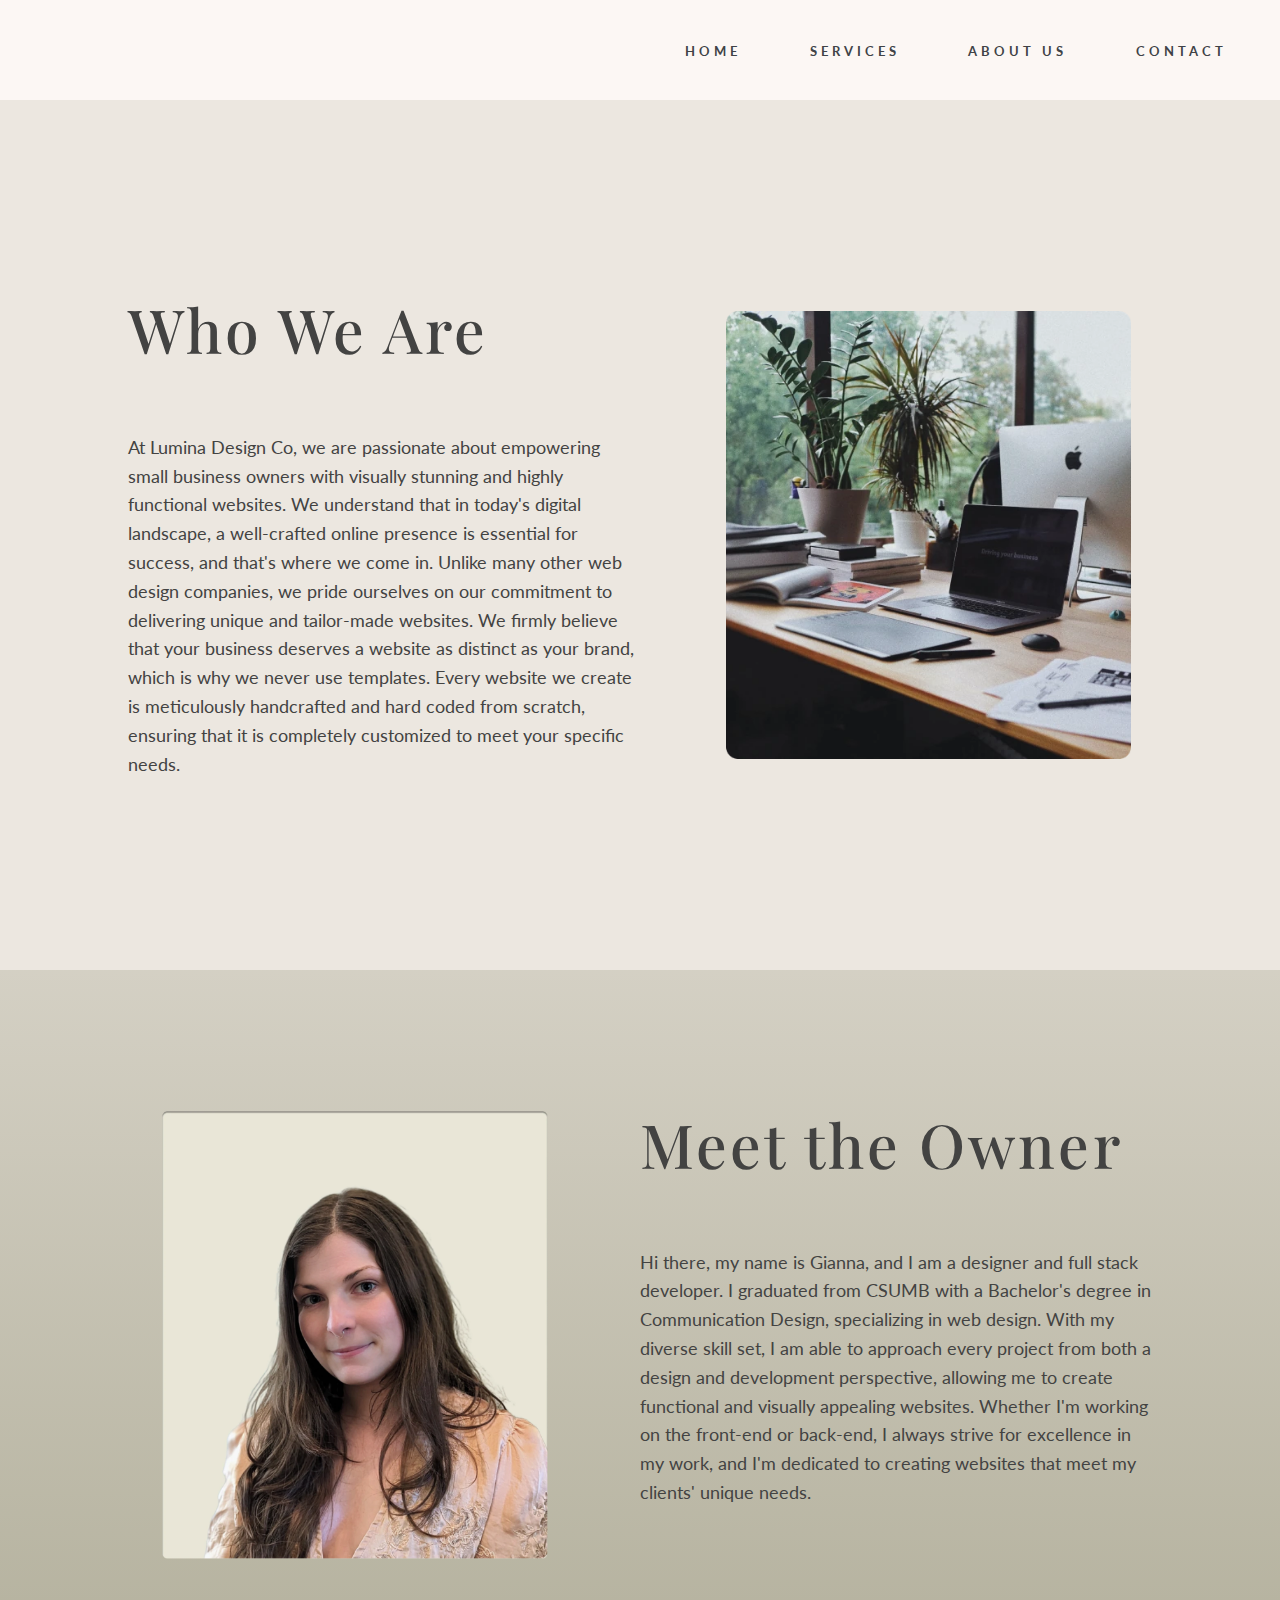
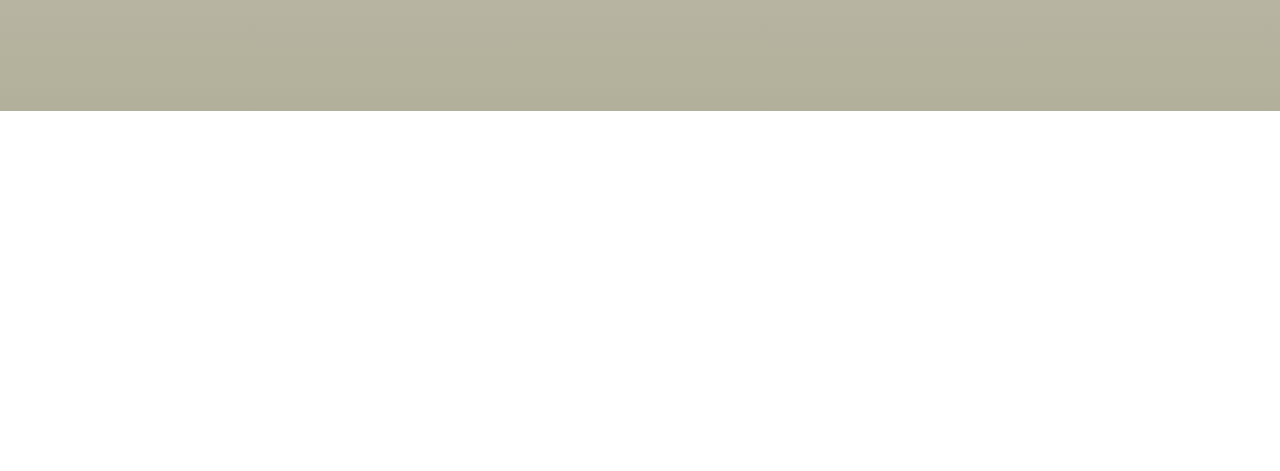
==== about.html @ 04a4fc94 "text edits" ====
<!DOCTYPE html>
<html lang="en">
  <head>
    <meta charset="UTF-8">
    <meta name="viewport" content="width=device-width, initial-scale=1.0">
    <title>Lumina Design Co. - About</title>
    <link rel="stylesheet" href="style.css">
    <style>
      @import url('https://fonts.googleapis.com/css2?family=Lato:wght@400;700&display=swap');
    @import url('https://fonts.googleapis.com/css2?family=Lato:wght@200;400;700&family=Playfair+Display:wght@400;500&display=swap');</style> 
  </head>
  <body>
    <header>
      <nav>
        <ul class="nav-list"><a id="home"></a>
          <li><a href="index.html">HOME</a></li>
          <li><a href="services.html">SERVICES</a></li>
          <li><a href="about.html">ABOUT US</a></li>
          <li><a href="contact.html">CONTACT</a></li>
        </ul>
      <div class="hamburger">
          <span class="bar"></span>
          <span class="bar"></span>
          <span class="bar"></span>
        </div>
      </nav>
    </header>

    <main>
      <div class ="aboutuspage">
        <!-- <div class="whatwedo aboutmain">
          <h2>Crafting Seamless Web Experiences through Design and Full Stack Expertise</h2>
          <div class="abouthero"></div>
        </div> -->
        <div class="designed whoweare">
          <h2>Who We Are</h2>
          <p>At Lumina Design Co, we are passionate about empowering small business owners with visually stunning and highly functional websites. We understand that in today's digital landscape, a well-crafted online presence is essential for success, and that's where we come in. Unlike many other web design companies, we pride ourselves on our commitment to delivering unique and tailor-made websites. We firmly believe that your business deserves a website as distinct as your brand, which is why we never use templates. Every website we create is meticulously handcrafted and hard coded from scratch, ensuring that it is completely customized to meet your specific needs.</p>
          <div class="whoweareimg"></div>
        </div>
        <div class="mobilefirst owner">
          <h2>Meet the Owner</h2>
          <p>Hi there, my name is Gianna, and I am a designer and full stack developer. I graduated from CSUMB with a Bachelor's degree in Communication Design, specializing in web design. With my diverse skill set, I am able to approach every project from both a design and development perspective, allowing me to create functional and visually appealing websites. Whether I'm working on the front-end or back-end, I always strive for excellence in my work, and I'm dedicated to creating websites that meet my clients' unique needs.</p>
          <div class="giannaimg"></div>
        </div>
        
        

      </div>
    </main>
<!-- Add the footer HTML code here -->
  <footer>
      <img class="footer-logo" src="Images/logo.webp" alt="Lumina Design Co. Logo">
      <div class="line"></div>
    <div class="contact-info">
      <h5>EMAIL</h5>
      <p>giannagoodpaster@gmail.com</p>
      <h5>PHONE</h5>
      <p>(831)345-1247</p>
      <h5>LINKED IN</h5>
      <p><a href="#">@giannagoodpaster</a></p>
      <h5>FACEBOOK</h5>
      <p><a href="#">lumina design co.</a></p>
    </div>
  </footer>
 <script src="script.js"></script>

  </body>
</html>
---- style.css ----
* {
  margin: 0;
  padding: 0;
  max-width: 100%;
  text-decoration: none;
  list-style: none;
  color: #434342;
}


main{
  margin-bottom: 100vh;
  background: linear-gradient(#FCF7F4, #B2AF9B);
  overflow: hidden;
}

p {
  font-family: "Lato", sans-serif;
  font-size: 1em;
  line-height: 160%;
}
h1, h2, h3, h4, h5{
  font-weight: 500;
}
h1, h2 {
  font-family: Playfair Display, serif;
}

h1 {
  letter-spacing: 0.25em;
  font-size: 2em;
}

h2 {
  letter-spacing: 0.1em;
  font-size: 2.1em;
}


h4 {
  font-family: "Lato", sans-serif;
  letter-spacing: 0.15em;
  color: #D6AF7C;
}
h5, h3{
  font-family: "Lato", sans-serif;
  letter-spacing: 0.1em;
}

.reveal {
  position: relative;
  transform: translateY(10px);
  opacity: 0;
  transition: all 2s ease;
}

.reveal.active {
  position: relative;
  transform: translateY(0px);
  opacity: 1;
}

/*<----------------NAV BAR STYLING---------------->*/
nav {
  height: 65px;
  width: 100%;
  display: flex;
  justify-content: space-between;
  background-color:#FCF7F4;
}

body.active {
  position: fixed;
}

.nav-list {
  visibility: hidden;
}

.nav-list.active {
  visibility: visible;
  display: flex;
  position: fixed;
  width: 100%;
  height: calc(100vh - 65px);
    top: 65px;
  background-color: #B2A799;
  transition: background-color 100ms linear;
  float: right;
  text-align: center;
  z-index: 100;
  flex-direction: column;
  justify-content: center;
}

.nav-list li {
  opacity: 1;
  margin: 40px 0;
  font-weight: bold;
  font-family: "Lato", sans-serif;
}

.nav-list li a {
  color: white;
  font-size: 20px;
  letter-spacing: 0.25rem;
}

.bar {
  display: block;
  width: 30px;
  height: 3px;
  margin: 5px auto;
  transition: all 0.3s ease-in-out;
  background-color: #464C52;
  border-radius: 10px;
  margin-right: 20px;
}

.hamburger {
  display: block;
  position: absolute;
  right: 0;
  cursor: pointer;
  margin-right: 5vw;
  margin-top: 5vw;
}

.hamburger.active .bar:nth-child(2) {
  opacity: 0;
}

.hamburger.active .bar:nth-child(1) {
  transform: translateY(8px) rotate(45deg);
}

.hamburger.active .bar:nth-child(3) {
  transform: translateY(-8px) rotate(-45deg);
}

/*<----------------INTROSTYLING---------------->*/
.intro {
  display: grid;
  grid-template-columns: 1fr;
  grid-template-rows: auto;
  height: calc(100vh - 80px);
  /* height: calc(var(--vh, 1vh) * 100); */
  max-height: 100%
}

.company-name {
  z-index: 2;
  grid-column: 1/2;
  grid-row: 1/2;
  position: relative;
  justify-self: center;
  text-align: center;
  top: 10vw;
}

.hero {
  /* height: calc(var(--vh, 1vh) * 90); */
  height: inherit;
  grid-column: 1/2;
  grid-row: 1/2;
  z-index: 1;
  background: no-repeat top center/100% url(Images/LuminaMobile.webp);
  align-self: start;

}

.hero img {
  width: 100vw;
  grid-column: 1/2;
  grid-row: 1/2;
  z-index: -1;
}
.mobilePreview img{
  display: none;
}


/*<----------------WHAT WE OFFER STYLING---------------->*/
.features {
  display: grid;
  padding: 15vw 10vw 5vw 10vw;
  grid-row-gap: 10vw;
}

.responsiveness{
  background-color: #FBF5F2;
}
.maintenance{
  background-color: #ECE7E0;
}
.project1-desktop, .project3-desktop {
  grid-column: 2/3;
  grid-row: 3/4;
  justify-self: end;
}

.project1-desktop, .project2-desktop, .project3-desktop {
  width: 60vw;
  height: 80vw;
  z-index: 1;

}

.project1-mobile, .project2-mobile, .project3-mobile {
  width: 35vw;
  height: 50vw;
  z-index: 2;
  background-attachment: fixed;
  background-position: center;
}

.project1-mobile, .project3-mobile {
  grid-column: 1/3;
  grid-row: 3/5;
  align-self: end;
  justify-self: start;
}

.project1-desktop {
  background: no-repeat center/100% url("Images/Project1-Desktop.webp");
  background-size: contain;
  
}

.project1-mobile {
  background: no-repeat center/100% url("Images/Project1-Mobile.webp");
  background-size: contain;
}

.project2-desktop {
  background: no-repeat center/100% url("Images/Project2-Desktop.webp");
  grid-column: 1/2;
  grid-row: 3/4;
  background-size: contain;
}

.project2-mobile {
  background: no-repeat center/100% url("Images/Project2-Mobile.webp");
  grid-column: 1/3;
  grid-row: 3/5;
  align-self: end;
  justify-self: end;
  background-size: contain;
}

.project3-desktop {
  background: no-repeat center/100% url("Images/Project3-Desktop.webp");
  background-size: contain;
}

.project3-mobile {
  background: no-repeat center/100% url("Images/Project3-Mobile.webp");
  background-size: contain;
}

.features h2, .features p {
  grid-column: 1/3;
  z-index: 5;
}

/*<----------------ABOUT US STYLING---------------->*/
.aboutus {
  display: grid;
  grid-template-columns: 1fr;
  grid-template-rows: auto;
  padding: 15vw 10vw;
  grid-row-gap: 5vw;
}

/* .aboutusimg {
  background: no-repeat center/100% url("Images/About.png");
  width: 80vw;
    height: 100vw;
    justify-self: center;
    background-size: contain;
} */
.aboutusimg {
  background: no-repeat center/100% url("Images/redwood.webp");
  width: 80vw;
    height: 100vw;
    justify-self: center;
    background-size: contain;
}
.fourth{
  padding-bottom: 10vw;
}
.aboutus p{
  padding-bottom: 10vw;
}
button {
  
  border-radius: 30px;
  padding: 10px 20px; 
  width: 40vw;
  font-size: .75em;
  font-family: "Lato", sans-serif;
  letter-spacing: 0.1em;
  font-weight: 600;
  
  border: solid 2px #3E3E3E;
  background-color: #3E3E3E;
}
.aboutusbtn{
  justify-self: start;
}
button:hover {
  background-color: #B2AF9B;
  border: solid 2px #F3EDE0;
}
button a{
  color: #F3EDE0;
}


/*<----------------FOOTER STYLING---------------->*/

footer {
  display: grid;
  grid-template-columns: 1fr;
  grid-template-rows:  auto;
  height: 100vh;
  width: 100%;
  text-align: center;
  background-color: #E5DECE;
  position: fixed;
  z-index: -10;
  bottom: 0;
}
footer.visible {
  transform: translateY(0);
}
.footer-logo {
  max-width:30vw;
  position: relative;
    top: 10vw;
}
.contact-info p{
  font-size: 1em;
  font-family: Playfair Display, serif;
}
h5{
  font-size: 1em;
  padding: 5vh 0vh 2vh 0;
}
footer img{
  justify-self: center;
align-self: center;
}

/*<----------------SUBPAGES STYLING---------------->*/
/* .whatwedo, .aboutme, .contact{
  padding: 20vw 10vw 0vw 10vw;
} */
.services h2, .aboutme h2, .contact h2{
  padding-bottom: 15vw;
}
.services p, .aboutme p, .contact p{
  padding-bottom: 5vw;
}
.whatwedo{
  height: calc(85vh - 80px);
  /* height: calc(var(--vh, 1vh) * 100); */
  max-height: 100%;
  background: linear-gradient(#FCF7F4, #DCDACA);
}
.servicesimg {
  background: no-repeat center/100% url("Images/services.webp");
  width: 80vw;
    height: 35vw;
    justify-self: end;
    align-self: end;
    background-size: contain;
}
.designed, .mobilefirst, .servicestable, .contact, .concepts{
  padding: 15vw 10vw 20vw 10vw;
}
.designed{
  background-color: #ECE7E0;
}
.designedimg,.mobilefirstimg, .conceptsimg{
  padding-top: 10vw;
}
.designedimg {
  background: no-repeat center/100% url("Images/designed.webp");
  width: 90vw;
    height: 60vw;
    justify-self: end;
    align-self: end;
    background-size: contain;
}
.conceptsimg {
  background: no-repeat center/100% url("Images/concepts.webp");
  width: 90vw;
    height: 60vw;
    justify-self: end;
    align-self: end;
    background-size: contain;
}
.concepts{
  
}
.mobilefirst{
  background-color: #FBF5F2;
}
.mobilefirstimg {
  background: no-repeat center/100% url("Images/mobilefirst.webp");
  width: 90vw;
    height: 40vw;
    justify-self: end;
    align-self: end;
    background-size: contain;
}
.table{
background-color: #E9E6D8;
box-shadow: inset 0 0 3px #676767;
padding:15vw 10vw;
text-align: center;
border-radius: 15px;
}
.concept p, .dev p, .design p{
  font-family: Playfair Display, serif;
  font-weight: 500;
}
.concept, .dev, .design{
  padding-bottom: 10vw;
}
h3{
  font-weight: 600;
  font-size: 1.2em;
  padding-bottom: 10vw;
}
.abouthero {
  background: no-repeat center/100% url("Images/laptop.webp");
  width: 80vw;
  height: 75vw;
    justify-self: center;
    background-size: contain;
}
.whoweareimg {
  background: no-repeat center/100% url("Images/office.webp");
  width: 100vw;
  height: 90vw;
    justify-self: center;
    background-size: contain;
}
.giannaimg {
  background: no-repeat center/100% url("Images/gianna.webp");
  width: 100vw;
  height: 90vw;
    justify-self: center;
    background-size: contain;
}
.owner{
  background-color:transparent;
}
.whoweare h2, .owner h2, .whoweare p, .owner p{
padding-bottom: 10vw;
}
.aboutmain{
  padding: 8vw 10vw 20vw 10vw;
}
.info h5{
  padding:0;
}
.info .contact-info{
  padding-top: 10vw;
}


.submit-button {
  background-color: #ccc;
  padding: 10px 20px;
  border: none;
  color: #fff;
  cursor: pointer;
}

.submit-button.clicked {
  background-color: green;
}

.error {
  color: red;
}
form{
  padding: 10vw 0 10vw 0;
  background-color: #F7F3ED;
  display: grid;
  border-radius: 5px;
}
input{
  width:75%;
  box-shadow: inset 0 0 2px #505050;
  border:none;
  border-radius: 15px;
  height: 10vw;
  margin-bottom: 7vw;
  align-self: center;
  justify-self: center;
}
input[type=text], input[type=email]{
  padding-left: 5vw;
}
input[name=message]{
  height: 30vw;
}
button[type=submit]{
  color:white;
  margin-left: 8vw;
}

/*<----------------@Media---------------->*/
  /*Changes the mobile hero image to a taller one for taller devices*/
/* @media only screen and (min-height: 760px){
.hero{
  background:  no-repeat center/100% url("Images/LuminaMobile.png");
  height: calc(var(--vh, 1vh) * 100);
  }
} */
/*----------------Vertical IPAD STYLING-------------------*/
  @media only screen and (min-width: 600px) {
    .hero{
      background:  no-repeat top center/100% url("Images/TabletHero.webp");
      }
      nav{
        height:15vw;
      }
      .nav-list li {
        margin: 70px;
      }
      .logo, .hamburger{
        margin-top: 5.5vw;
      }
      .nav-list.active{
        top: 15vw;
      }
      .nav-list li a{
        font-size: 1.5em;
      }
      /* .features {
        padding: 0vw 10vw 0vw 10vw;
    } */
    p{
      font-size: 1.125em;
    }
    h1 {
      letter-spacing: 0.3em;
      font-size: 2.7em;
    }
    h2 {
      letter-spacing: 0.1em;
      font-size: 3em;
    }
    h4{
      font-size: 1.2em;
    }
    .responsiveness {
      margin-top: 8vw;
  }
    .aboutus {
      padding: 25vw 10vw;
    }
    .aboutusimg {
      background: no-repeat center/100% url("Images/redwood2.webp");
      width: 80vw;
        height: 100vw;
        justify-self: start;
        background-size: contain;
    }
    .fourth{
      padding-bottom:5vw;
    }
    .aboutus p{
      padding-bottom:0;
    }
    button{
      width: 20vw;
      font-size: .8em;
      padding: 15px 20px;
    }
    .dev{
      justify-self: center;
    }
    .design{
      justify-self: end;
    }
    .concept, .dev, .design{
      grid-row: 1/2;
    }
    h3{
      font-size: 1.4em;
    }
    .aboutimg {
      width: 80vw;
        height: 100vw;
        justify-self: start;
        background-size: contain;
    }
    /* .whatwedo, .aboutme, .contact{
      padding: 10vw 10vw 0vw 10vw;
    } */
    .aboutmain {
      padding: 8vw 10vw 20vw 10vw;
  }
  .designed, .mobilefirst, .servicestable, .contact, .concepts {
    padding: 10vw 10vw;
}
input {
  border-radius: 15px;
  height: 7vw;
  margin-bottom: 5vw;
}
input[type=text], input[type=email] {
  padding-left: 5vw;
  font-size: 1em;
}
button[type=submit] {
  font-size: 1em;
}
  }
  
  
  @media only screen and (min-width: 768px) {
  /* CSS rules here */
  }
  
  @media only screen and (min-width: 1024px) and (orientation:landscape){
    .hero {
      width: 92vw;
      /* height: calc(100vh - 95px); */
      height: inherit;
      background: no-repeat top center/100% url(Images/Hero3.webp);
      justify-self: center;
      background-size: cover;
  }
  .mobilePreview {
    z-index: 2;
    display: grid;
    grid-column: 1/2;
    grid-row: 1/2;
    position: relative;
    width: 30vw;
    justify-self: center;
    padding-left: 18vw;
   }

   .mobilePreview img{
     display: block;
     width: 100%;
     height: auto;
     position: relative;
     justify-self: center;
     max-width: 25vw;
   }
        /*Turning Mobile nav into desktop nav*/
        /* .logo{
          display:block;
           justify-self: start;
          align-self: center;
          margin:0 0 0 4vw;
          max-width:5vw;
        } */
        .nav-list{
          visibility: visible;
          }
        nav{
           height:100px;
          display: grid;
          grid-template-columns: .5fr 1fr;
        }
        .hamburger{
          display: none;
        }
        .nav-list{
          height: 8vw;
          display: flex;
          justify-content: space-around;
           grid-column: 2/3;
          width: 50vw;
          align-self: center;
          justify-self: end;
        }
        .nav-list li{
          line-height: 0;
          top: 0;
          align-self: center;
          margin: 0;
          display: flex;
        }
        .nav-list li a{
          color:#404246;
          font-size: .8em;
          align-self: center;
          margin-right:3vw;
        }
        .nav-list li a.hover{
            color:#C29D6C;
        }
    /* --------------------- */
        .company-name {
          text-align: left;
          left: 4vw;
          position: absolute;
          top:10vw;
          
        }
        h1{
          font-size: 4.5em;
          /* background-color: #FAF5F2; */
          height: 12vw;
          width: 50vw;
          position: relative;
        }

        h4{
          font-size: 1.7em;
          padding-top: 3vw;
          border-radius: 0px 0px 30px 0px;
          /* background-color: #FAF5F2; */
          height: 5vw;
          width: 22vw;
          position: absolute;
          top: 8vw;
        }
        h2{
          font-size: 2.7em;
        }
        .services h2, .aboutme h2{
          padding-bottom: 10vw;
        }
        .about{
          display: grid;
          grid-template-columns: 1fr 1fr;
        }
        .aboutimg{
          grid-column: 2/3;
          grid-row: 1/2;
          width: 32vw;
          height: 40vw;
          justify-self: end;
          align-self: start;
        }
        .abouttxt{
          align-self: center;
        }
       
        
  }
  @media only screen and (min-width: 1024px){
    /* .intro{
      height: calc(var(--vh, 1vh) * 80);
    } */
        /* .features h2:nth-child(1), .features h2:nth-child(3), .features p:nth-child(1), .features p:nth-child(3) {
          grid-column: 1/2;
      }
      .features h2:nth-child(2), .features p:nth-child(2){
        grid-column: 2/3;
      } */
      h2{
          font-size: 2.7em;
        }
        .features {
          padding: 0vw 10vw 5vw 10vw;
      }
      .features.left{
        grid-template-columns: 1fr 2fr;
        grid-template-rows: 1fr 1fr 1fr;
      }
      .features.right{
        grid-template-columns: 2fr 1fr;
        grid-template-rows: 1fr 1fr 1fr;
      }
      .p1, .p3{
        grid-row: 2/4;
        grid-column: 1/2;
        position: relative;
        align-self: start;
        padding-top: 10vw;
        width: 45%;
      }
      .p2{
        grid-row: 2/3;
        grid-column: 2/3;
        width: 45%;
        align-self: end;
        position: relative;
        justify-self: end;
        top: 40px;
      }
      .first{
        /* left: 4.5vw; */
      }
      .first, .third{
        top: 6vw;
        grid-row: 1/3;
        grid-column: 1/2;
        align-self: center;
        justify-self: start;
      }
      .second{
        top: -2vw;
        grid-column: 2/3;
        grid-row: 2/3;
        align-self: start;
        justify-self: end;
        width: 45%;
      }
      .project1-desktop, .project2-desktop, .project3-desktop{
        width: 38vw;
        position: absolute;
        grid-row: 1/2;
        z-index: 1;
      }
      .project1-desktop, .project3-desktop, .designedimg, .conceptsimg{
        grid-row: 1/2;
        grid-column: 2/3;
      }
      .project2-desktop, .mobilefirstimg{
        grid-row: 1/2;
        grid-column: 1/2;
        position: absolute;
      }
      .project1-mobile, .project3-mobile{
        grid-column: 2/3;
      }
      .project1-mobile, .project2-mobile, .project3-mobile{
        width: 20vw;
        height: 25vw;
      }
      .project2-mobile{
        grid-column: 1/2;
      }
      
        /* .aboutus{
          display: grid;
          grid-template-columns: 2fr 1fr;
          grid-template-rows: 1fr 2fr 1fr;
          padding-top: 20vw;
          padding-bottom: 25vw;
          grid-gap: 0;
        }
        .fourth{
          top: 6vw;
          width: 37vw;
          grid-column: 2/3;
          grid-row: 1/2;
          align-self: start;
          justify-self: end;
          z-index: 5;
        }
        .aboutusimg{
          width: 35vw;
          height: 50vw;
          grid-row: 1/2;
        grid-column: 1/2;
        z-index: 1;
        position: absolute;
        align-self: center;
        } */
        button{
          width: 15vw;
        }
        /* .aboutusbtn {
          justify-self: start;
          grid-row: 3/4;
          grid-column: 2/3;
          align-self: center;
      } */
        /* .p4{
          grid-row: 2/3;
        grid-column: 1/3;
        align-self: center;
        position: relative;
        justify-self: end;
        width: 47%;
        top: 3vw;
        } */
        main{
          margin-bottom: 40vh;
        }

        footer {
          display: grid;
          grid-template-columns: 1.5fr 2fr;
          grid-template-rows:  auto;
          height: 40vh;
          text-align: left;
          position: fixed;
          z-index: -10;
          bottom: 0;
        align-content: center;
        }
        .footer-logo {
          max-width:15vw;
          top:0
        }
        .line{
          grid-column: 1/2;
          grid-row: 1/2;
          border-left: 1.5px solid #626262;
          height: 30vh;
          align-self: center;
          justify-self: end;
        }
        footer.visible {
          transform: translateY(0);
        }
        .contact-info{
          padding-left: 10vw;
          height: 100%;
          display: grid;
          align-content: center;
          
        }
        .contact-info p{
          font-size: .8em;
          font-family: Playfair Display, serif;
          padding: 0vh 0vh 2vh 0;
        }
        h5{
          font-size: .8em;
          padding: 0vh 0vh 1vh 0;
        }
        footer img{
          grid-column: 1/2;
          grid-row: 1/2;
          justify-self: center;
        align-self: center;

        }
        .servicestable{
          display: grid;
          grid-template-columns: 1fr 1fr 1fr;
        }
        .whatwedo, .aboutme, .contact {
          display: grid;
          padding: 5vw 10vw 5vw 10vw;
      }
      .designed, .mobilefirst, .concepts{
        display: grid;
      }
      .servicesimg{
        width: 65vw;
        grid-row: 1/2;
        grid-column: 1/3;
        align-self: center;
      }
      .whatwedo h2 {
        width: 60vw;
        grid-row: 1/2;
        grid-column: 1/3;
      }
      .designedimg, .conceptsimg {
        width: 40vw;
        height: 35vw;
        padding: 0;
    }
    .mobilefirstimg {
      width: 40vw;
      height: 20vw;
      padding: 0;
  }
    .mobilefirstimg{
      justify-self: start;
    }
    .mobilefirst .p2{
      top: 80px;
    }
    .designed, .mobilefirst, .servicestable {
      
  }
  .designed h2, .mobilefirst h2, .concepts h2{
    grid-row: 1/2;
    justify-self: start;
    align-self: end;
  }
  .designed h2, .concepts h2{
    grid-column: 1/3;
  }
  .designedimg, .mobilefirstimg, .whoweareimg, .giannaimg, .conceptsimg{
    grid-row: 1/3;
    position: inherit;
    align-self: center;
  }
  
  .designed, .mobilefirst, .designedimg, .mobilefirstimg, .concepts, .conceptsimg{
    display: grid;
    grid-row-gap: 0;
    grid-template-columns: 1fr 1fr;
    grid-template-rows: .5fr 1fr;
  }
  .services h2, .table{
    padding-bottom: 5vw;
  }
  .servicestable h2{
    padding-bottom: 15vw;
    grid-column: 1/4;
  }
  .table{
    grid-column: 1/4;
    display: grid;
    padding: 7vw;
    text-align: left;
  }
  h3 {
    padding-bottom: 5vw;
}
.concept, .dev, .design {
  padding-bottom: 0;
}
.services p, .aboutme p, .contact p {
  padding-bottom: 2vw;
}
.abouthero{
  width: 58vw;
  grid-row: 1/2;
  grid-column: 2/4;
  align-self: center;
  position: relative;
  top: -15vw;
  left: 3vw;
}
.aboutmain h2 {
  width: 55vw;
  grid-row: 1/2;
  grid-column: 1/3;
}
.whoweareimg, .giannaimg{
  width: 35vw;
  height: 40vw;
  padding: 0;
}
.whoweare h2, .whoweare p{
  grid-column: 1/3;
  padding-right: 5vw;
}
.giannaimg{
  justify-self: start;
}
.whoweareimg{
  justify-self: end;
}
.whoweare h2, .owner h2, .whoweare p, .owner p {
  padding-bottom: 5vw;
}
.owner h2{
  grid-column:2/3
}
.contact{
  grid-template-columns: 1fr 1fr;
}
.info{
  grid-column: 1/2;
}
.form{
  width: 35vw;
  grid-column: 2/3;
  justify-self: end;
  align-self: center;
}
form{
  padding: 3vw 0;
}
input{
  height: 5vw;
  float: right;
  width: 70%;
  margin-bottom: 3vw;
}
.info .contact-info{
  height: auto;
  padding: 5vw 0;
}
.services h2, .aboutme h2, .contact h2 {
  padding-bottom: 5vw;
}
input[name=message]{
  height: 15vw;
}
input[type=text], input[type=email]{
  padding-left: 3vw;
}
}

    /* IPAD PRO VERTICAL
    @media only screen 
    and (min-width: 1024px) 
    and (max-height: 1366px) 
    and (orientation: portrait) 
    and (-webkit-min-device-pixel-ratio: 1.5) {
      .hero{
        height:50vh;
        background-size: contain;
      }
      .intro{
        height: 50vh;
      }
      .company-name{
        top:7vh;
      }
  }
     */
  
  
  @media only screen and (min-width: 1280px){
    nav{
      background-color: none;
    }
    .intro{
      z-index: 50;
        /* height: calc(var(--vh, 1vh) * 95); */

    }
    /* .hero{
      background:  no-repeat top center/100% url("Images/DesktopHero.png");
      background-size: cover;
      } */
      .mobilePreview img{
        max-width: 23vw;
      }
      h1 {
        height: 11vw;
        font-size: 6.5vw;
    }
    h2{
      letter-spacing: 0.05em;
      font-size: 3.8em;
    }
        h4 {
          font-size: 2em;
      }
  
      .project1-desktop, .project2-desktop, .project3-desktop{
        width: 35vw;
      }
      .project1-mobile, .project2-mobile, .project3-mobile {
        width: 18vw;
        height: 23vw;
        position: relative;
      }
      .project1-mobile, .project3-mobile {
        left: 8vw;
      }
        .project2-mobile{
          position: relative;
          right: 8vw;
      }
      .first {
          /* left: 10vw; */
      }
      .first, .third {
        top: 9vw;
    }
      .p1, .p3 {
        padding-top: 12vw;
      }
      .second {
        /* right: 15vw; */
    }
    .third {
      /* left: 16vw; */
  }
    .p2{
      top: 70px;
    }
      .p4{
        width: 50%;
      }
      .aboutusimg {
        width: 35vw;
        height: 45vw;
      }
    .features {
      padding: 15vw 12vw 5vw 12vw;
  }
  .servicesimg {
    width: 60vw;
    grid-column: 1/4;
    justify-self: end;
    align-self: end;
    left: 6vw;
    top: -2vw;
    position: relative;
  }
  .whatwedo h2 {
    width: 75vw;
  }
  .designedimg, .conceptsimg {
    width: 36vw;
  }
  .mobilefirstimg {
    justify-self: start;
    width: 36vw;
  }
  .aboutus {
    padding: 15vw 10vw;
    grid-gap: 0;
}
.abouthero{
  width: 52vw;
  top: -15vw;
  left: 10vw;
}
.aboutmain h2 {
  width: 56vw;
}
.whoweareimg, .giannaimg{
  width: 35vw;
  height: 35vw;
  padding: 0;
}
form{
  padding: 3vw 0;
}
input{
  height: 4vw;
  float: right;
  width: 70%;
  margin-bottom: 2vw;
}
.info .contact-info{
  height: auto;
  padding: 5vw 0;
}
.services h2, .aboutme h2, .contact h2 {
  padding-bottom: 5vw;
}
input[name=message]{
  height: 15vw;
}
input[type=text], input[type=email]{
  padding-left: 2vw;
}
  }


  @media only screen and (min-width: 1366px) {
    .mobilePreview {
      padding-top: 2vw;
  }
  button{
    width: 12vw;
  }
  .features {
    padding: 0vw 12vw 5vw 12vw;
}
}
  
  @media only screen and (min-width: 1440px) {
    /* .hero{
      background:  no-repeat top center/100% url("Images/1440Hero.png");
      background-size: cover;
    } */
    /* .intro {
      height: calc(90vh - 80px);
  } */
  .logo {
      margin: 0 0 0 7vw;
  }
  .nav-list {
    margin-right: 4vw;
  }
    .hero {
      width: 86vw;
    }
    .mobilePreview img {
      max-width: 20vw;
  }
  h1 {
    font-size: 6.5em;
  }
  h2{
    font-size: 4.3em;
  }
  h4 {
    font-size: 2em;
    padding-top: 2vw;
  }
    .company-name {
      left:6.8vw;
    }
  .aboutus{
    padding-bottom: 20vw;
  }
  .first, .third {
    top: 10vw;
}
  .p1, .p3 {
    padding-top: 12vw;
  }
  p, .p1, .p2, .p3, .p4{
  font-size: 1.2em;
  }
  .contact-info{
    font-size: 1.25em;
  }
  button{
    font-size: 1em;
  }
  .abouthero{
    width: 48vw;
    top: -15vw;
    left: 10vw;
  }
  .aboutmain h2 {
    width: 55vw;
  }
  .whoweareimg, .giannaimg{
    width: 35vw;
    height: 35vw;
    padding: 0;
  }
  
}
@media only screen and (min-width: 1700px){
h1 {
    font-size: 7em;
}
h4{
  font-size: 2.2em;
}
.nav-list li a {
  font-size: .9em;
}

}
  
  @media only screen and (min-width: 1920px) {
    .nav-list li a {
      font-size: 1.1em;
  }
  .intro {
    height: calc(90vh - 80px);
  }
  h1 {
    height: 8vw;
}
h2{
  font-size: 5.2em;
}
  h4 {
    padding-top: 1vw;
    top: 7vw;
    height: 4vw;
    width: 14vw;
  }
  .company-name {
    top: 15vw;
}
.mobilePreview {
  max-width: 18vw;
  right: 4vw;
}
.project1-desktop, .project2-desktop, .project3-desktop {
  max-width: 30vw;
  }
  .project1-mobile, .project2-mobile, .project3-mobile {
    max-width: 15vw;
    height: 23vw;
    position: relative;
}
.project1-mobile, .project3-mobile {
  left: 12vw;
}
.project2-mobile {
  right: 12vw;
}
.features {
  padding: 0vw 15vw 0vw 15vw;
}
/* .fourth{
  width:30vw
} */
/* .aboutus{
  15vw;
} */
.aboutusimg{
  width: 30vw;
  height: 40vw;
}
.p4{
  grid-column: 2/3;
  width: 100%;
}
button{
  width: 10vw;
}
.whatwedo, .aboutme, .contact {
  display: grid;
  padding: 10vw 12vw 0vw 12vw;
  height: calc(90vh - 80px);
}
.servicesimg {
  width: 55vw;
}
.whatwedo h2 {
  width: 65vw;
}
.abouthero {
  width: 48vw;
  top: -15vw;
  left: 5vw;
}
.aboutmain h2 {
  width: 58vw;
}
input{
  height: 3.5vw;
  float: right;
  width: 70%;
  margin-bottom: 2vw;
}
input[name=message]{
  height: 13vw;
}
input[type=text], input[type=email]{
  padding-left: 1vw;
}
  }
    /* .hero {
      background: no-repeat center/100% url(Images/1920Hero.png);
  } */
  /* p, .p1, .p2, .p3, .p4 {
    font-size: 1.5em;
}
.first, .third {
  top: 150px;
}
.first {
  left: 170px;
}
.third {
    left: 290px;
}
.fourth{
  left: 120px;
}
.second {
  top: 440px;
  right: 260px;
}
.project1-desktop, .project2-desktop, .project3-desktop {
  width: 38vw;
  }
  .project1-mobile, .project2-mobile, .project3-mobile {
    width: 19vw;
    height: 23vw;
    position: relative;
}
.project1-mobile, .project3-mobile {
  left: 70px;
}
.project2-mobile{
  right: 70px;
} */
  


/*# sourceMappingURL=style.css.map */
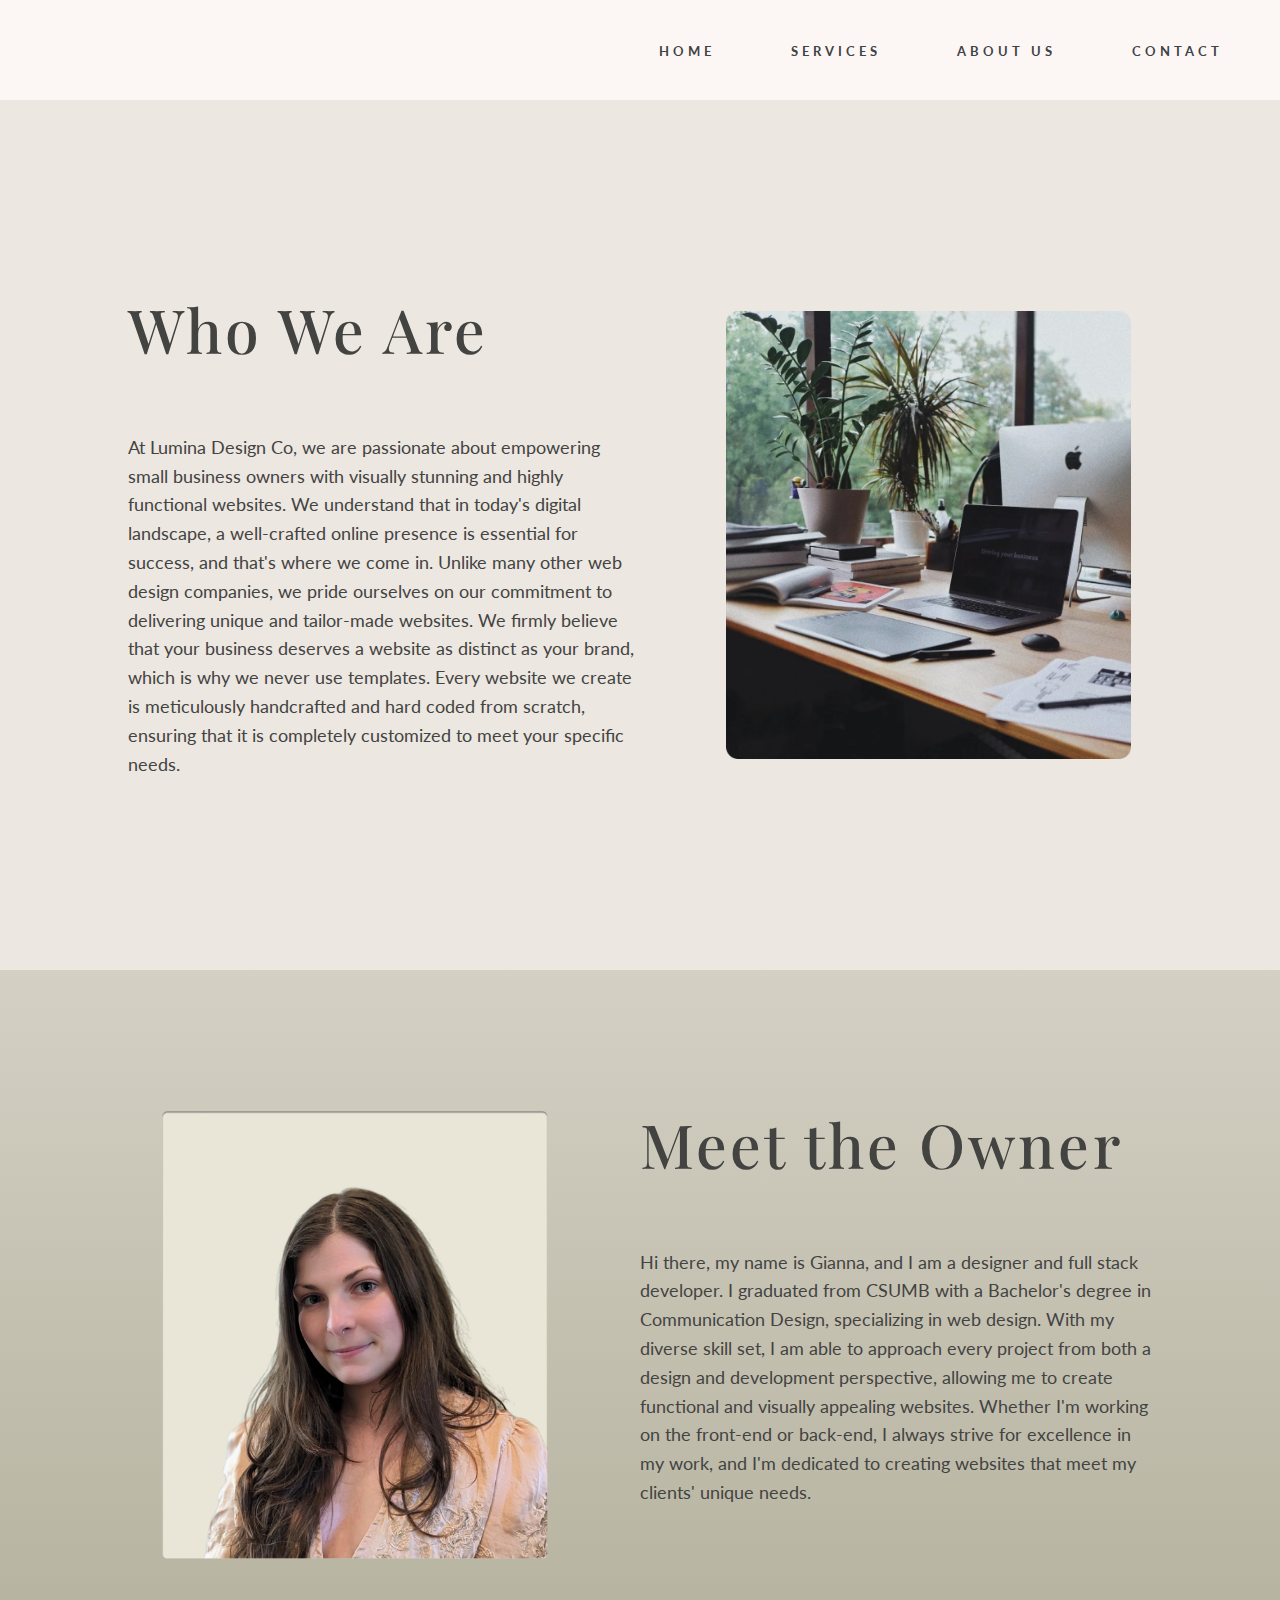
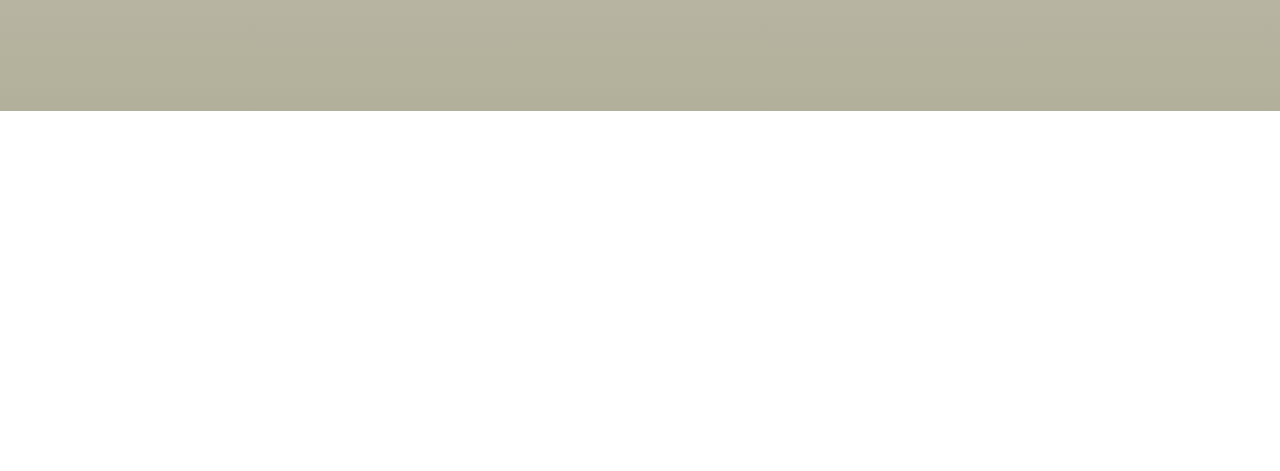
==== commit 2710db0b: "f" ====
--- a/about.html
+++ b/about.html
@@ -3,6 +3,7 @@
   <head>
     <meta charset="UTF-8">
     <meta name="viewport" content="width=device-width, initial-scale=1.0">
+    <meta name="description" content="Lumina Design Co: Your Santa Cruz-based web design partner, dedicated to empowering small businesses with visually stunning websites, ecommerce solutions, SEO, and reliable maintenance.">
     <title>Lumina Design Co. - About</title>
     <link rel="stylesheet" href="style.css">
     <style>
@@ -12,7 +13,7 @@
   <body>
     <header>
       <nav>
-        <ul class="nav-list"><a id="home"></a>
+        <ul class="nav-list"></a>
           <li><a href="index.html">HOME</a></li>
           <li><a href="services.html">SERVICES</a></li>
           <li><a href="about.html">ABOUT US</a></li>
@@ -56,7 +57,7 @@
       <p>giannagoodpaster@gmail.com</p>
       <h5>PHONE</h5>
       <p>(831)345-1247</p>
-      <h5>LINKED IN</h5>
+      <h5>LINKEDIN</h5>
       <p><a href="#">@giannagoodpaster</a></p>
       <h5>FACEBOOK</h5>
       <p><a href="#">lumina design co.</a></p>
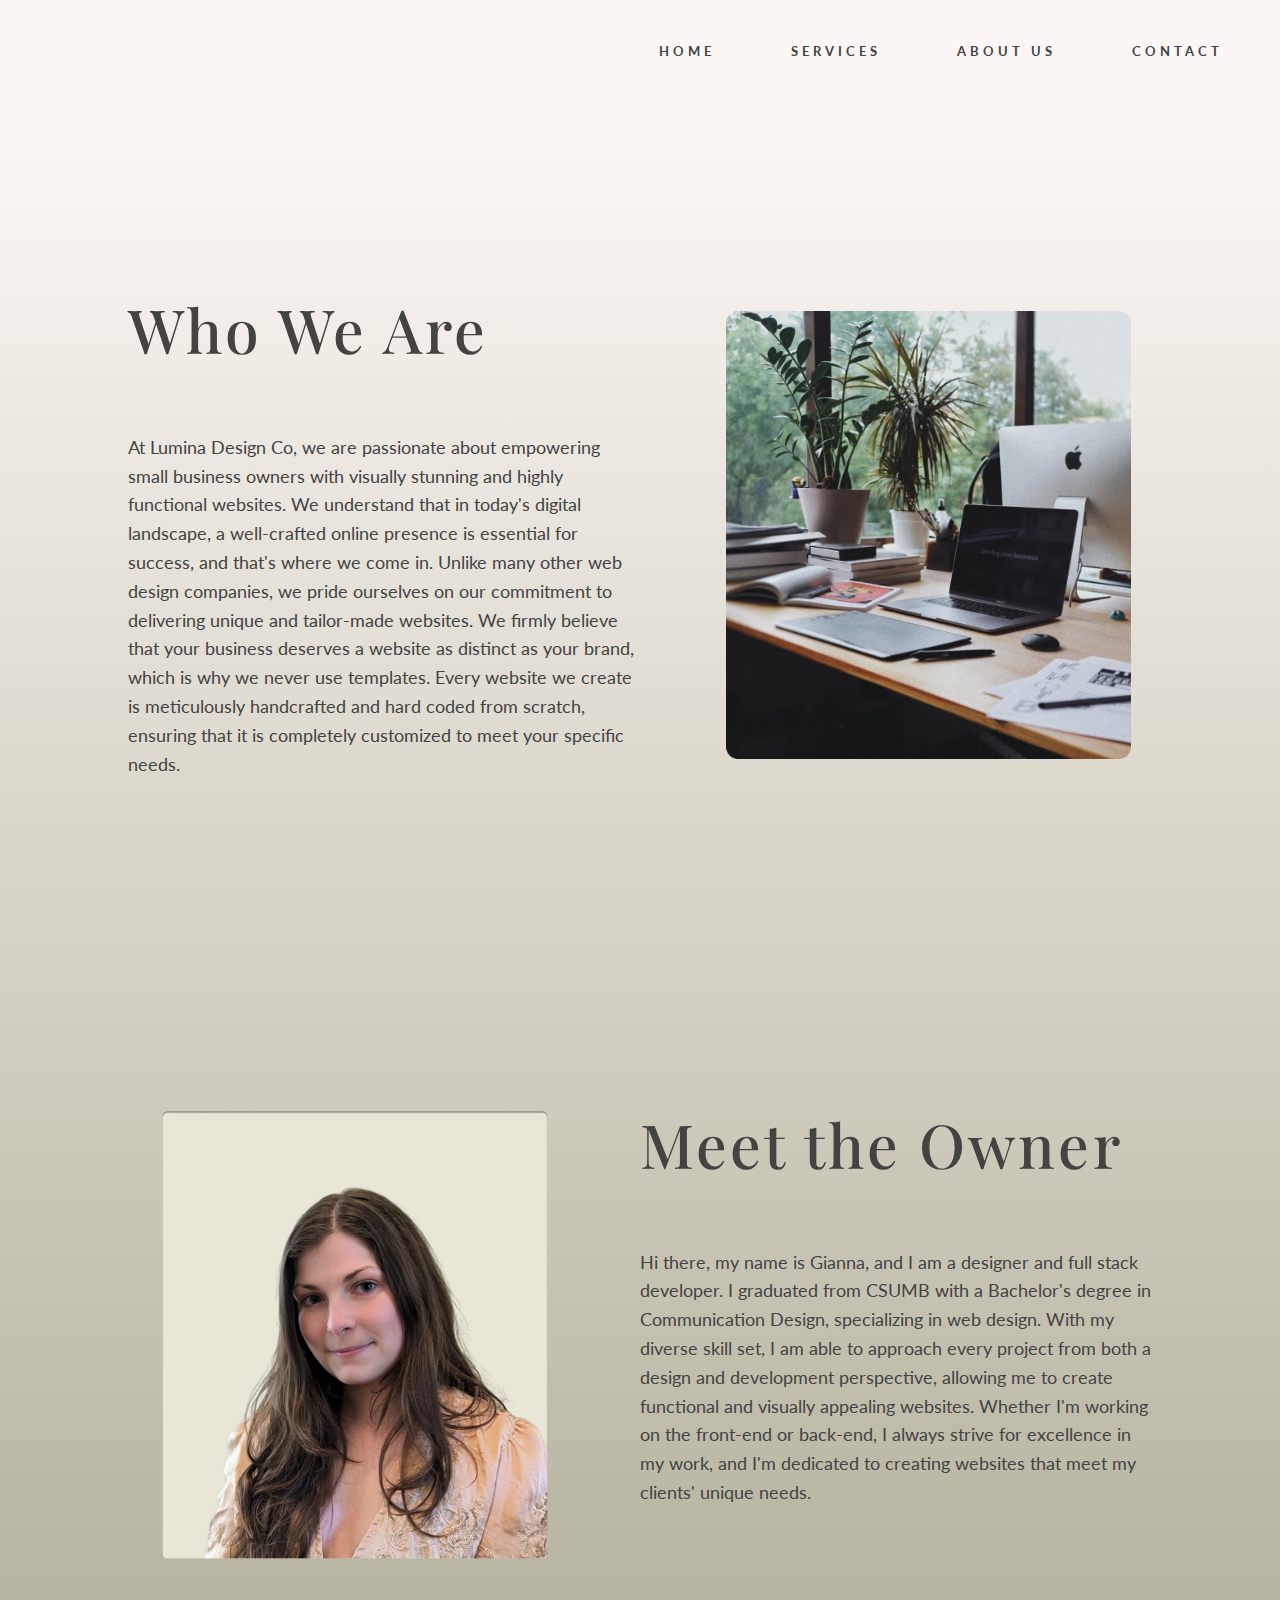
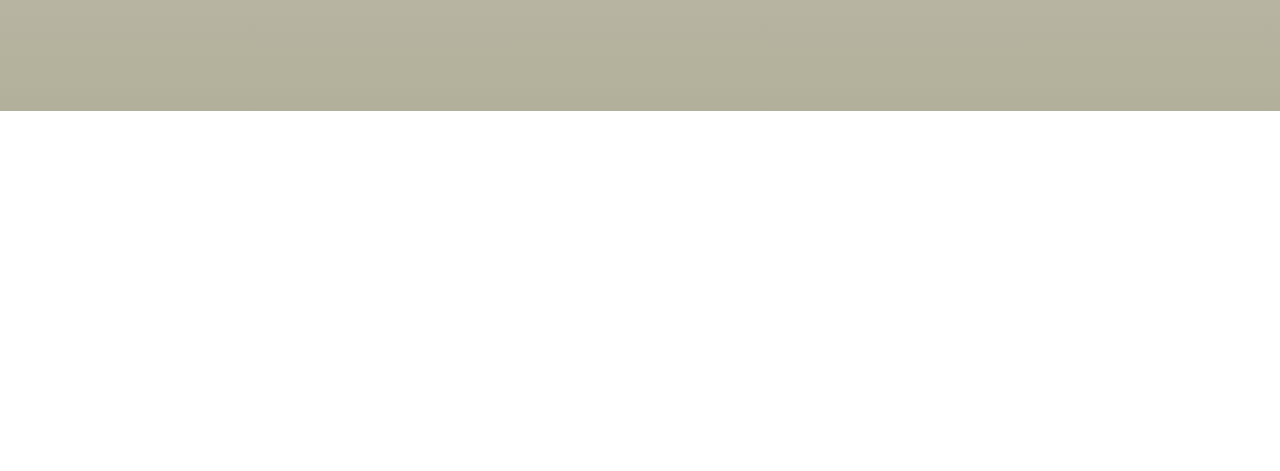
==== commit d98e1314: "d" ====
--- a/about.html
+++ b/about.html
@@ -49,20 +49,20 @@
       </div>
     </main>
 <!-- Add the footer HTML code here -->
-  <footer>
-      <img class="footer-logo" src="Images/logo.webp" alt="Lumina Design Co. Logo">
-      <div class="line"></div>
-    <div class="contact-info">
-      <h5>EMAIL</h5>
-      <p>giannagoodpaster@gmail.com</p>
-      <h5>PHONE</h5>
-      <p>(831)345-1247</p>
-      <h5>LINKEDIN</h5>
-      <p><a href="#">@giannagoodpaster</a></p>
-      <h5>FACEBOOK</h5>
-      <p><a href="#">lumina design co.</a></p>
-    </div>
-  </footer>
+<footer>
+  <img class="footer-logo" src="Images/logo.webp" alt="Lumina Design Co. Logo">
+  <div class="line"></div>
+<div class="contact-info">
+  <h5>EMAIL</h5>
+  <p>giannagoodpaster@gmail.com</p>
+  <h5>PHONE</h5>
+  <p>(831) 345-1247</p>
+  <h5>LINKEDIN</h5>
+  <p><a href="#">@giannagoodpaster</a></p>
+  <!-- <h5>FACEBOOK</h5>
+  <p><a href="#">lumina design co.</a></p> -->
+</div>
+</footer>
  <script src="script.js"></script>
 
   </body>
--- a/style.css
+++ b/style.css
@@ -441,6 +441,9 @@
     justify-self: center;
     background-size: contain;
 }
+.whoweare{
+  background-color: transparent;
+}
 .whoweareimg {
   background: no-repeat center/100% url("Images/office.webp");
   width: 100vw;
@@ -471,29 +474,13 @@
   padding-top: 10vw;
 }
 
-
-.submit-button {
-  background-color: #ccc;
-  padding: 10px 20px;
-  border: none;
-  color: #fff;
-  cursor: pointer;
-}
-
-.submit-button.clicked {
-  background-color: green;
-}
-
-.error {
-  color: red;
-}
 form{
   padding: 10vw 0 10vw 0;
   background-color: #F7F3ED;
   display: grid;
   border-radius: 5px;
 }
-input{
+input, textarea{
   width:75%;
   box-shadow: inset 0 0 2px #505050;
   border:none;
@@ -506,12 +493,24 @@
 input[type=text], input[type=email]{
   padding-left: 5vw;
 }
-input[name=message]{
-  height: 30vw;
-}
+
 button[type=submit]{
   color:white;
   margin-left: 8vw;
+}
+textarea{
+  width: 70%;
+   border: none;
+    overflow: auto;
+    resize: none; 
+    box-shadow: inset 0 0 2px #505050;
+    font-family: "Lato", sans-serif;
+  font-size: 1em;
+  line-height: 160%;
+  padding-left:8vw;
+  height: 30vw;
+  padding: 5vw;
+  margin-bottom: 3vw;
 }
 
 /*<----------------@Media---------------->*/
@@ -622,6 +621,8 @@
 button[type=submit] {
   font-size: 1em;
 }
+textarea {
+  width: 68%;
   }
   
   
@@ -748,7 +749,9 @@
         .abouttxt{
           align-self: center;
         }
-       
+        button[type=submit]{
+          margin-left: 4vw;
+        }
         
   }
   @media only screen and (min-width: 1024px){
@@ -1079,12 +1082,14 @@
 .services h2, .aboutme h2, .contact h2 {
   padding-bottom: 5vw;
 }
-input[name=message]{
+textarea{
   height: 15vw;
 }
 input[type=text], input[type=email]{
   padding-left: 3vw;
 }
+textarea {
+    padding: 1.9vw;
 }
 
     /* IPAD PRO VERTICAL
@@ -1230,8 +1235,10 @@
 .services h2, .aboutme h2, .contact h2 {
   padding-bottom: 5vw;
 }
-input[name=message]{
+textarea{
   height: 15vw;
+  padding: 1.3vw;
+  
 }
 input[type=text], input[type=email]{
   padding-left: 2vw;
@@ -1327,6 +1334,9 @@
 .nav-list li a {
   font-size: .9em;
 }
+textarea{
+  padding: 1vw;
+}
 
 }
   
@@ -1415,7 +1425,7 @@
   width: 70%;
   margin-bottom: 2vw;
 }
-input[name=message]{
+textarea{
   height: 13vw;
 }
 input[type=text], input[type=email]{
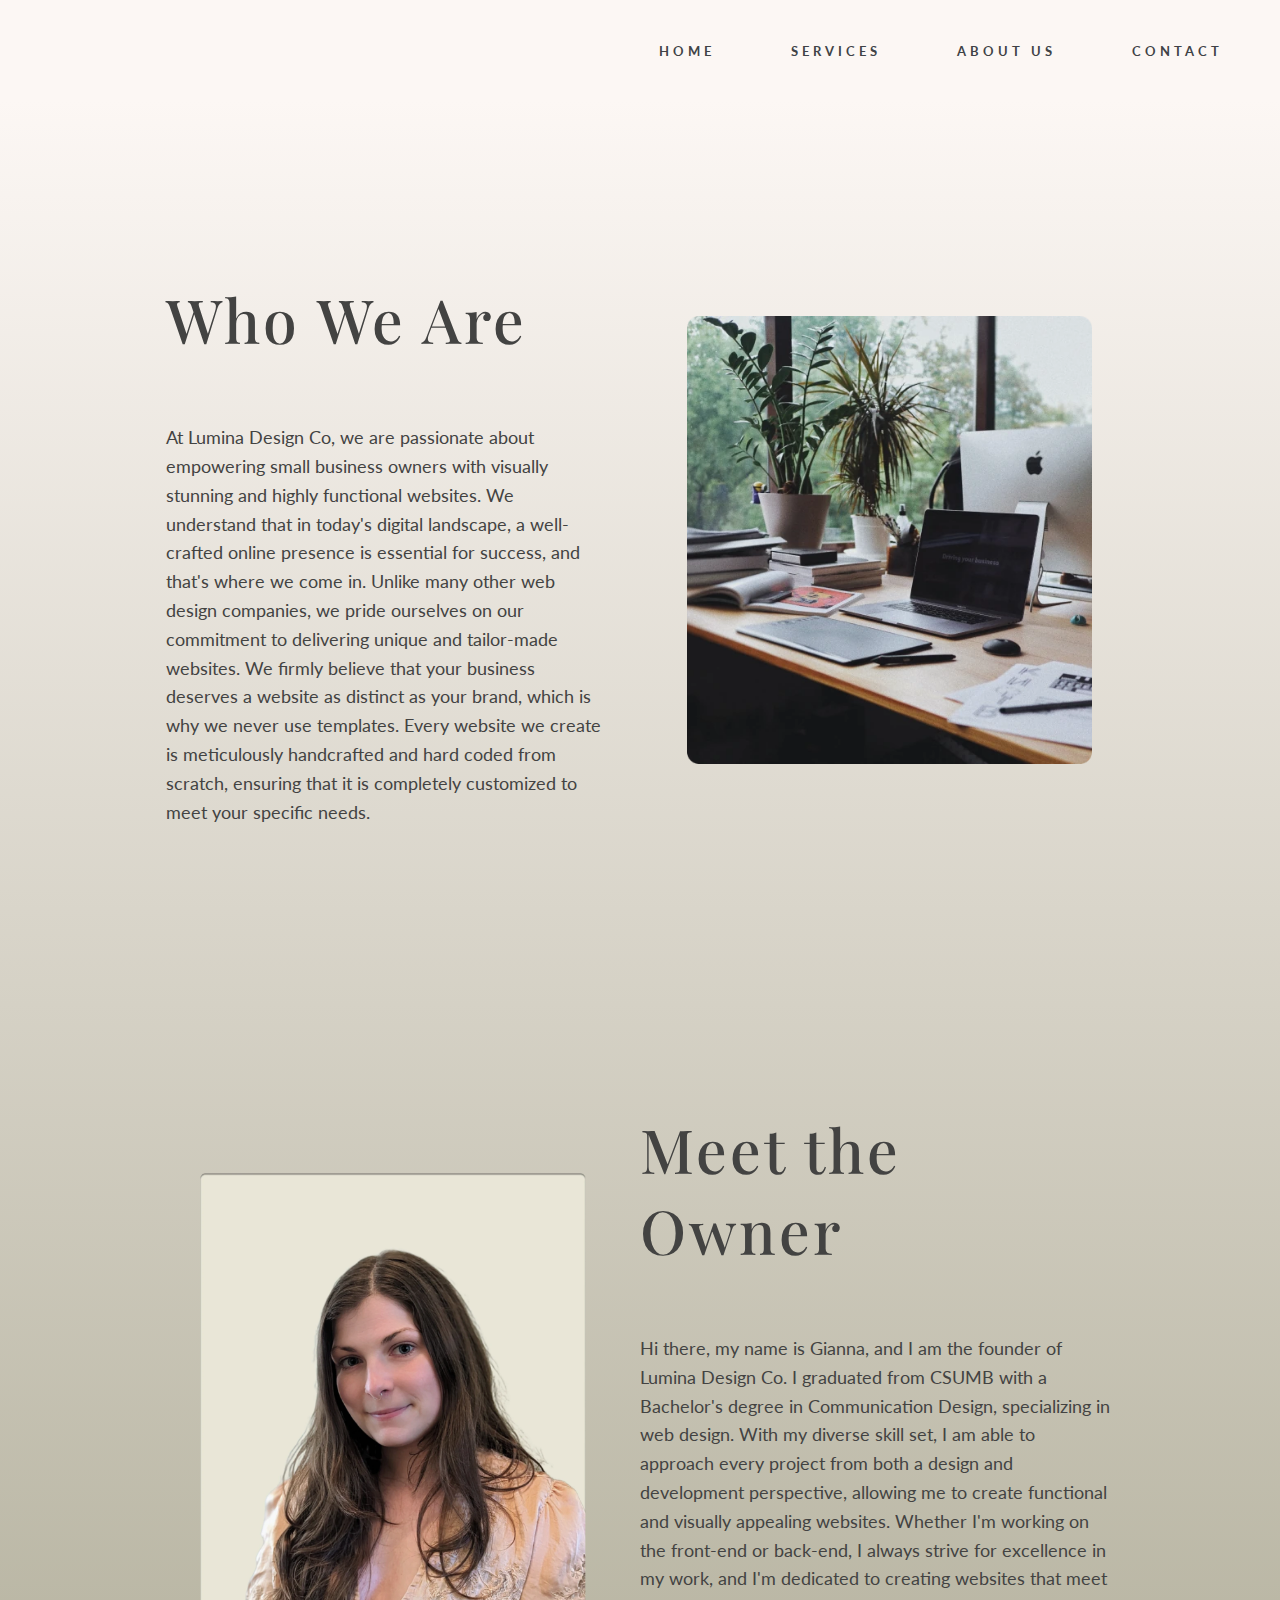
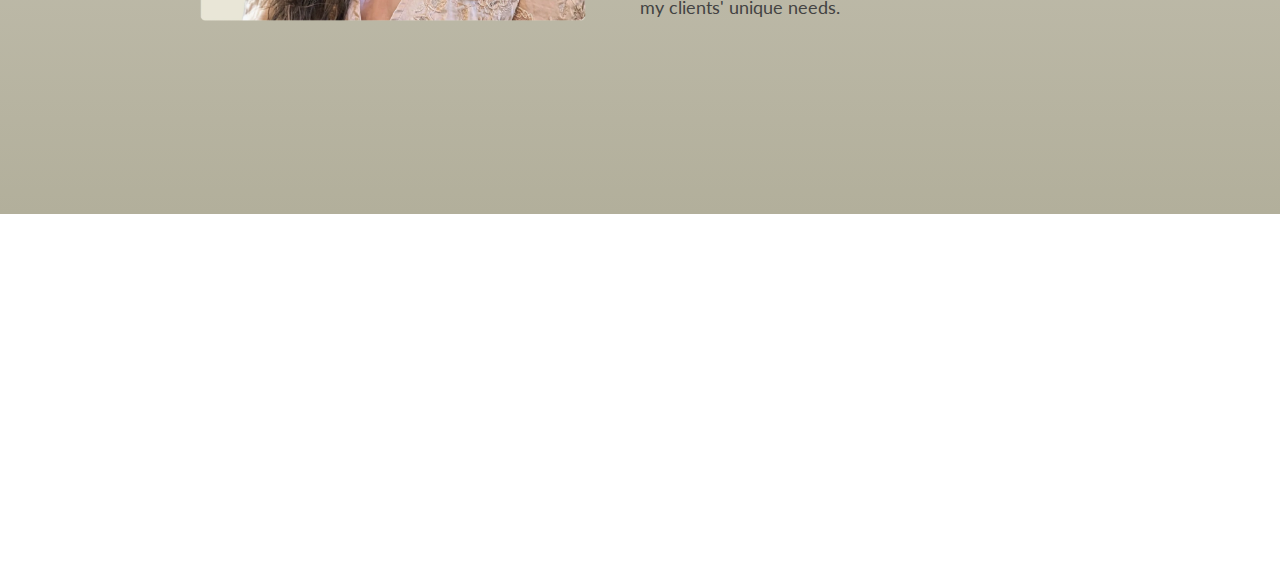
==== commit ded01412: "overhaul" ====
--- a/about.html
+++ b/about.html
@@ -40,7 +40,7 @@
         </div>
         <div class="mobilefirst owner">
           <h2>Meet the Owner</h2>
-          <p>Hi there, my name is Gianna, and I am a designer and full stack developer. I graduated from CSUMB with a Bachelor's degree in Communication Design, specializing in web design. With my diverse skill set, I am able to approach every project from both a design and development perspective, allowing me to create functional and visually appealing websites. Whether I'm working on the front-end or back-end, I always strive for excellence in my work, and I'm dedicated to creating websites that meet my clients' unique needs.</p>
+          <p>Hi there, my name is Gianna, and I am the founder of Lumina Design Co. I graduated from CSUMB with a Bachelor's degree in Communication Design, specializing in web design. With my diverse skill set, I am able to approach every project from both a design and development perspective, allowing me to create functional and visually appealing websites. Whether I'm working on the front-end or back-end, I always strive for excellence in my work, and I'm dedicated to creating websites that meet my clients' unique needs.</p>
           <div class="giannaimg"></div>
         </div>
         
@@ -54,13 +54,13 @@
   <div class="line"></div>
 <div class="contact-info">
   <h5>EMAIL</h5>
-  <p>giannagoodpaster@gmail.com</p>
+  <p>luminadesigncompany@gmail.com</p>
   <h5>PHONE</h5>
   <p>(831) 345-1247</p>
-  <h5>LINKEDIN</h5>
-  <p><a href="#">@giannagoodpaster</a></p>
-  <!-- <h5>FACEBOOK</h5>
-  <p><a href="#">lumina design co.</a></p> -->
+</div>
+<div class="privacy">
+  <p><a href="https://www.termsfeed.com/live/c852e046-03bf-42bc-b7b1-b27239399198">Privacy Policy</a></p>
+  <p>Copyright © 2023 Lumina Design Co.</p>
 </div>
 </footer>
  <script src="script.js"></script>
--- a/style.css
+++ b/style.css
@@ -33,7 +33,7 @@
 
 h2 {
   letter-spacing: 0.1em;
-  font-size: 2.1em;
+  font-size: 9vw;
 }
 
 
@@ -68,7 +68,9 @@
   justify-content: space-between;
   background-color:#FCF7F4;
 }
-
+nav.active{
+  background-color: #B2A799;
+}
 body.active {
   position: fixed;
 }
@@ -95,7 +97,7 @@
 
 .nav-list li {
   opacity: 1;
-  margin: 40px 0;
+  margin: 35px 0;
   font-weight: bold;
   font-family: "Lato", sans-serif;
 }
@@ -335,7 +337,7 @@
   transform: translateY(0);
 }
 .footer-logo {
-  max-width:30vw;
+  max-width:25vw;
   position: relative;
     top: 10vw;
 }
@@ -350,6 +352,10 @@
 footer img{
   justify-self: center;
 align-self: center;
+}
+.privacy p, .privacy a{
+  font-size: 8px;
+  color: #93979B;
 }
 
 /*<----------------SUBPAGES STYLING---------------->*/
@@ -366,7 +372,7 @@
   height: calc(85vh - 80px);
   /* height: calc(var(--vh, 1vh) * 100); */
   max-height: 100%;
-  background: linear-gradient(#FCF7F4, #DCDACA);
+  background: linear-gradient(#FCF7F4, #C9C6AE);
 }
 .servicesimg {
   background: no-repeat center/100% url("Images/services.webp");
@@ -402,7 +408,7 @@
     background-size: contain;
 }
 .concepts{
-  
+  background: linear-gradient(#FCF7F4, #DCDACA);
 }
 .mobilefirst{
   background-color: #FBF5F2;
@@ -553,7 +559,7 @@
     }
     h2 {
       letter-spacing: 0.1em;
-      font-size: 3em;
+      font-size: 7vw;
     }
     h4{
       font-size: 1.2em;
@@ -607,7 +613,7 @@
       padding: 8vw 10vw 20vw 10vw;
   }
   .designed, .mobilefirst, .servicestable, .contact, .concepts {
-    padding: 10vw 10vw;
+    padding: 5vw 10vw 10vw 10vw;
 }
 input {
   border-radius: 15px;
@@ -729,7 +735,7 @@
           top: 8vw;
         }
         h2{
-          font-size: 2.7em;
+          font-size: 4.2vw;
         }
         .services h2, .aboutme h2{
           padding-bottom: 10vw;
@@ -765,78 +771,79 @@
         grid-column: 2/3;
       } */
       h2{
-          font-size: 2.7em;
+          font-size: 4.2vw;
         }
         .features {
-          padding: 0vw 10vw 5vw 10vw;
+          padding: 14vw 10vw;
+          grid-row-gap: 0;
       }
       .features.left{
         grid-template-columns: 1fr 2fr;
-        grid-template-rows: 1fr 1fr 1fr;
+        grid-template-rows: 1fr;
       }
       .features.right{
         grid-template-columns: 2fr 1fr;
-        grid-template-rows: 1fr 1fr 1fr;
+        grid-template-rows: 1fr;
       }
       .p1, .p3{
-        grid-row: 2/4;
+        grid-row: 1/2;
         grid-column: 1/2;
         position: relative;
-        align-self: start;
-        padding-top: 10vw;
+        align-self: center;
         width: 45%;
       }
       .p2{
-        grid-row: 2/3;
+        grid-row: 1/2;
         grid-column: 2/3;
         width: 45%;
-        align-self: end;
+        align-self: center;
         position: relative;
         justify-self: end;
-        top: 40px;
       }
       .first{
         /* left: 4.5vw; */
       }
       .first, .third{
         top: 6vw;
-        grid-row: 1/3;
+        grid-row: 1/2;
         grid-column: 1/2;
-        align-self: center;
+        align-self: start;
         justify-self: start;
       }
       .second{
-        top: -2vw;
-        grid-column: 2/3;
-        grid-row: 2/3;
+        top: 6vw;
+        grid-column: 1/2;
+        grid-row: 1/2;
         align-self: start;
         justify-self: end;
         width: 45%;
       }
       .project1-desktop, .project2-desktop, .project3-desktop{
-        width: 38vw;
-        position: absolute;
+        width: 36vw;
+        height: 44vw;
+        align-self: center;
         grid-row: 1/2;
         z-index: 1;
       }
       .project1-desktop, .project3-desktop, .designedimg, .conceptsimg{
-        grid-row: 1/2;
         grid-column: 2/3;
       }
       .project2-desktop, .mobilefirstimg{
-        grid-row: 1/2;
         grid-column: 1/2;
-        position: absolute;
       }
       .project1-mobile, .project3-mobile{
         grid-column: 2/3;
+        grid-row: 1/2;
       }
       .project1-mobile, .project2-mobile, .project3-mobile{
-        width: 20vw;
-        height: 25vw;
+        width: 27vw;
+        height: 22vw;
+        position: relative;
+    top: 8vw;
       }
       .project2-mobile{
         grid-column: 1/2;
+        grid-row: 1/2;
       }
       
         /* .aboutus{
@@ -899,7 +906,7 @@
         align-content: center;
         }
         .footer-logo {
-          max-width:15vw;
+          max-width:12vw;
           top:0
         }
         .line{
@@ -1070,10 +1077,10 @@
   padding: 3vw 0;
 }
 input{
-  height: 5vw;
+  height: 4vw;
   float: right;
   width: 70%;
-  margin-bottom: 3vw;
+  margin-bottom: 2vw;
 }
 .info .contact-info{
   height: auto;
@@ -1083,13 +1090,19 @@
   padding-bottom: 5vw;
 }
 textarea{
-  height: 15vw;
+  height: 12vw;
 }
 input[type=text], input[type=email]{
   padding-left: 3vw;
 }
 textarea {
     padding: 1.9vw;
+}
+.privacy{
+  grid-column: 2/3;
+  align-self: end;
+  justify-self: end;
+  padding-right: 2vw;
 }
 
     /* IPAD PRO VERTICAL
@@ -1126,8 +1139,13 @@
       background-size: cover;
       } */
       .mobilePreview img{
-        max-width: 23vw;
-      }
+        max-width: 19vw;
+        right: 4vw;
+        top: 2vw;
+      }
+      .company-name {
+        top: 13vw;
+    }
       h1 {
         height: 11vw;
         font-size: 6.5vw;
@@ -1162,7 +1180,7 @@
         top: 9vw;
     }
       .p1, .p3 {
-        padding-top: 12vw;
+        padding-top: 4vw;
       }
       .second {
         /* right: 15vw; */
@@ -1170,9 +1188,6 @@
     .third {
       /* left: 16vw; */
   }
-    .p2{
-      top: 70px;
-    }
       .p4{
         width: 50%;
       }
@@ -1181,7 +1196,7 @@
         height: 45vw;
       }
     .features {
-      padding: 15vw 12vw 5vw 12vw;
+      padding: 15vw 12vw;
   }
   .servicesimg {
     width: 60vw;
@@ -1195,12 +1210,15 @@
   .whatwedo h2 {
     width: 75vw;
   }
+  .designed, .mobilefirst, .servicestable, .contact, .concepts {
+    padding: 7vw 13vw 10vw 13vw;
+}
   .designedimg, .conceptsimg {
-    width: 36vw;
+    width: 34vw;
   }
   .mobilefirstimg {
     justify-self: start;
-    width: 36vw;
+    width: 34vw;
   }
   .aboutus {
     padding: 15vw 10vw;
@@ -1220,6 +1238,7 @@
   padding: 0;
 }
 form{
+  width: 32vw;
   padding: 3vw 0;
 }
 input{
@@ -1236,7 +1255,7 @@
   padding-bottom: 5vw;
 }
 textarea{
-  height: 15vw;
+  height: 10vw;
   padding: 1.3vw;
   
 }
@@ -1254,7 +1273,7 @@
     width: 12vw;
   }
   .features {
-    padding: 0vw 12vw 5vw 12vw;
+    padding: 10vw 14vw 14vw 14vw;
 }
 }
   
@@ -1276,13 +1295,14 @@
       width: 86vw;
     }
     .mobilePreview img {
-      max-width: 20vw;
+      max-width: 19vw;
+      right: 2vw;
   }
   h1 {
-    font-size: 6.5em;
+    font-size: 6.3em;
   }
   h2{
-    font-size: 4.3em;
+    font-size: 4.2em;
   }
   h4 {
     font-size: 2em;
@@ -1294,12 +1314,15 @@
   .aboutus{
     padding-bottom: 20vw;
   }
+  .project1-desktop, .project2-desktop, .project3-desktop {
+    width: 32vw;
+}
+.project1-mobile, .project2-mobile, .project3-mobile {
+  width: 16vw;
+}
   .first, .third {
     top: 10vw;
 }
-  .p1, .p3 {
-    padding-top: 12vw;
-  }
   p, .p1, .p2, .p3, .p4{
   font-size: 1.2em;
   }
@@ -1318,11 +1341,16 @@
     width: 55vw;
   }
   .whoweareimg, .giannaimg{
-    width: 35vw;
+    width: 31vw;
     height: 35vw;
     padding: 0;
   }
-  
+  .privacy p, .privacy a{
+    font-size: 9px;
+  }
+  .form {
+    width: 30vw;
+}
 }
 @media only screen and (min-width: 1700px){
 h1 {
@@ -1345,13 +1373,13 @@
       font-size: 1.1em;
   }
   .intro {
-    height: calc(90vh - 80px);
+    /* height: calc(98vh - 80px); */
   }
   h1 {
     height: 8vw;
 }
 h2{
-  font-size: 5.2em;
+  font-size: 4vw;
 }
   h4 {
     padding-top: 1vw;
@@ -1363,14 +1391,16 @@
     top: 15vw;
 }
 .mobilePreview {
-  max-width: 18vw;
+  max-width: 16vw;
   right: 4vw;
+  top: 3.05vw;
 }
 .project1-desktop, .project2-desktop, .project3-desktop {
-  max-width: 30vw;
+  max-width: 26vw;
+  height: 38vw;
   }
   .project1-mobile, .project2-mobile, .project3-mobile {
-    max-width: 15vw;
+    max-width: 12vw;
     height: 23vw;
     position: relative;
 }
@@ -1381,7 +1411,10 @@
   right: 12vw;
 }
 .features {
-  padding: 0vw 15vw 0vw 15vw;
+  padding: 7vw 17vw 14vw 17vw;
+}
+.footer-logo {
+  max-width: 10vw;
 }
 /* .fourth{
   width:30vw
@@ -1390,7 +1423,7 @@
   15vw;
 } */
 .aboutusimg{
-  width: 30vw;
+  width: 28vw;
   height: 40vw;
 }
 .p4{
@@ -1419,14 +1452,25 @@
 .aboutmain h2 {
   width: 58vw;
 }
+.designed, .mobilefirst, .servicestable, .contact, .concepts {
+  padding: 7vw 16vw 10vw 16vw;
+}
+.mobilefirstimg, .designedimg, .conceptsimg {
+  width: 30vw;
+}
+.whoweareimg, .giannaimg {
+  width: 26vw;
+  height: 32vw;
+  padding: 0;
+}
+.form {
+  width: 29vw;
+}
 input{
-  height: 3.5vw;
+  height: 2.8vw;
   float: right;
   width: 70%;
-  margin-bottom: 2vw;
-}
-textarea{
-  height: 13vw;
+  margin-bottom: 1.5vw;
 }
 input[type=text], input[type=email]{
   padding-left: 1vw;
